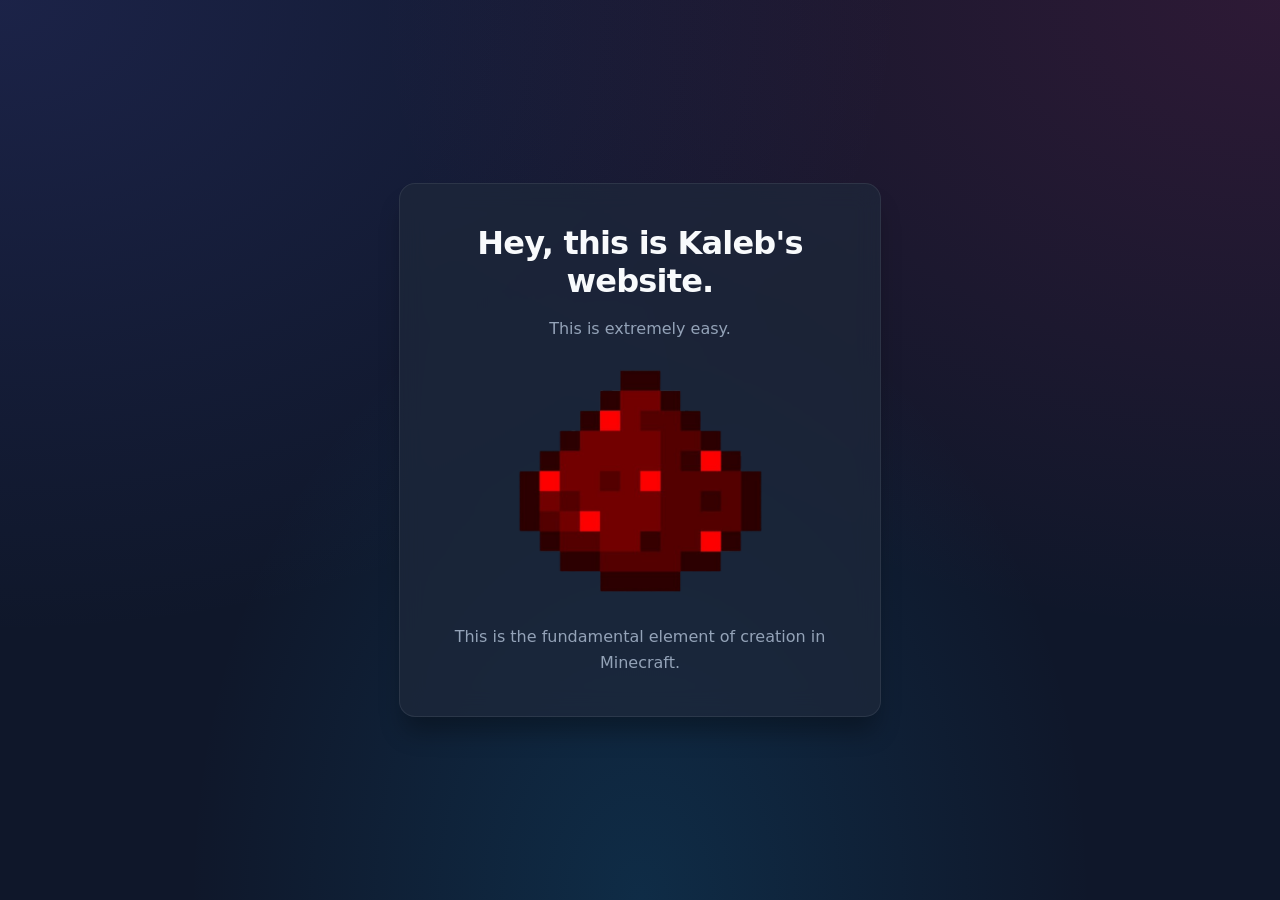
==== index.html @ 3ad9095f "Added CSS" ====
<!DOCTYPE html>
<html lang="en">
    <head>
        <meta charset="UTF-8">
        <meta name="viewport" content="width=device-width, initial-scale=1.0">
        <title>Kaleb's Website</title>
        <link rel="stylesheet" href="style.css">
    </head>
    <body>
        <main class="ux-card">
            <h1>Hey, this is Kaleb's website.</h1>
            <p>This is extremely easy.</p>
            <img src="redstone_dust.png" alt="Redstone Dust">
            <p>This is the fundamental element of creation in Minecraft.</p>
        </main>
    </body>
</html>
---- style.css ----
/* 1. Base Setup & Fluid Layout */
body {
    margin: 0;
    padding: 0;
    min-height: 100dvh;
    min-height: 100svh;
    display: flex;
    justify-content: center;
    align-items: center;
    font-family: system-ui, -apple-system, sans-serif;
    
    /* Modern UX Mesh Gradient: Smooth, non-distracting colors */
    background-color: #0f172a;
    background-image: 
    radial-gradient(at 0% 0%, rgba(99, 102, 241, 0.15) 0px, transparent 50%),
    radial-gradient(at 100% 0%, rgba(219, 39, 119, 0.15) 0px, transparent 50%),
    radial-gradient(at 50% 100%, rgba(14, 165, 233, 0.15) 0px, transparent 50%);
}

/* 2. Glassmorphism Content Container */
.ux-card {
    padding: 2.5rem;
    max-width: 400px;
    border-radius: 16px;
    color: #f8fafc;
    display: flex;
    flex-direction: column;
    align-items: center;
    gap: 1rem;
    text-align: center;
    
    /* Semitransparent background allows colors to peak through */
    background: rgba(30, 41, 59, 0.7);
    
    /* Glass blur filters out complex background noise */
    backdrop-filter: blur(12px);
    -webkit-backdrop-filter: blur(12px);
    
    /* Subtle border provides definition and depth */
    border: 1px solid rgba(255, 255, 255, 0.08);
    box-shadow: 0 20px 25px -5px rgba(0, 0, 0, 0.3);
}

.ux-card h1 {
    margin: 0;
    font-size: 2rem;
    letter-spacing: -0.025em;
}

.ux-card p {
    margin: 0;
    color: #94a3b8;
    line-height: 1.6;
}

.ux-card img {
    width: min(100%, 260px);
    height: auto;
    display: block;
    border-radius: 12px;
    object-fit: cover;
}
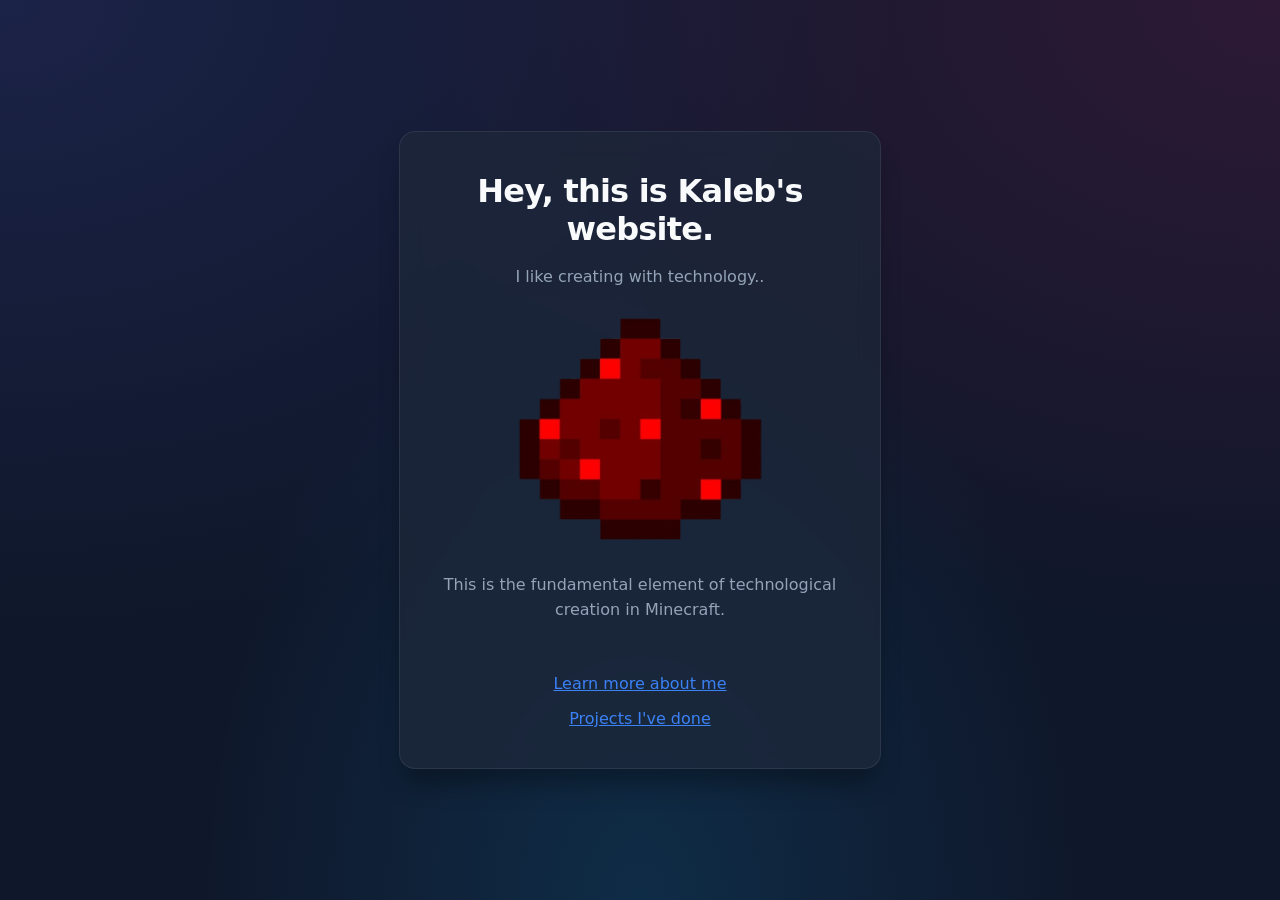
==== commit 1b64b806: "Updated Pages and CSS" ====
--- a/index.html
+++ b/index.html
@@ -5,13 +5,17 @@
         <meta name="viewport" content="width=device-width, initial-scale=1.0">
         <title>Kaleb's Website</title>
         <link rel="stylesheet" href="style.css">
+        <link rel="icon" href="favicon.png" type="image/x-icon">
     </head>
     <body>
         <main class="ux-card">
             <h1>Hey, this is Kaleb's website.</h1>
-            <p>This is extremely easy.</p>
+            <p>I like creating with technology..</p>
             <img src="redstone_dust.png" alt="Redstone Dust">
-            <p>This is the fundamental element of creation in Minecraft.</p>
+            <p>This is the fundamental element of technological creation in Minecraft.</p>
+            <br>
+            <a href="about.html">Learn more about me</a>
+            <a href="projects.html">Projects I've done</a>
         </main>
     </body>
 </html>
--- a/style.css
+++ b/style.css
@@ -59,4 +59,11 @@
     display: block;
     border-radius: 12px;
     object-fit: cover;
-}+}
+
+a {
+    color: #3b82f6;
+    text-decoration: underline;
+    transition: color 0.2s ease-in-out;
+}
+
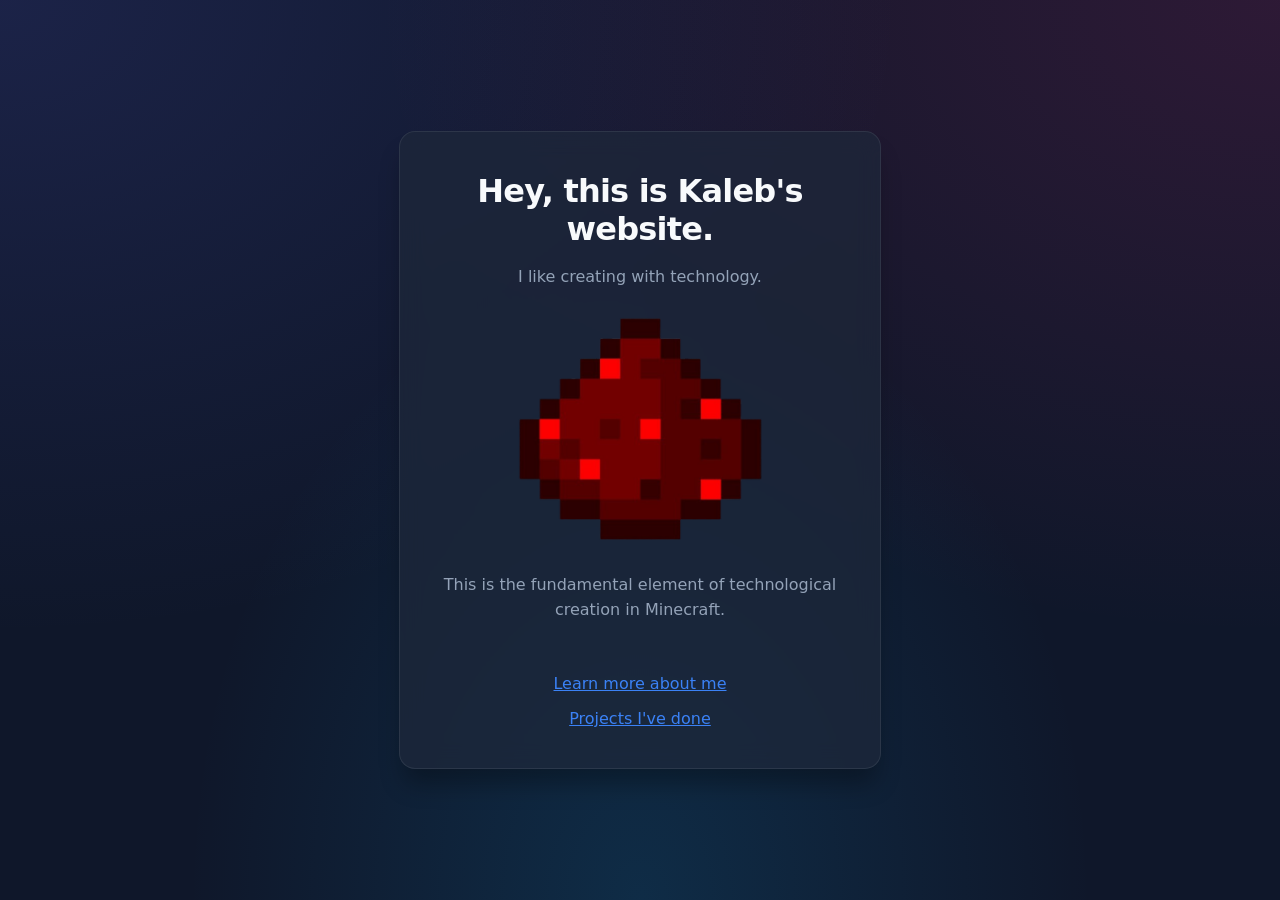
==== commit b5905e32: "Favicon 2" ====
--- a/index.html
+++ b/index.html
@@ -5,12 +5,12 @@
         <meta name="viewport" content="width=device-width, initial-scale=1.0">
         <title>Kaleb's Website</title>
         <link rel="stylesheet" href="style.css">
-        <link rel="icon" href="favicon.png" type="image/x-icon">
+        <link rel="icon" href="favicon.ico" type="image/x-icon">
     </head>
     <body>
         <main class="ux-card">
             <h1>Hey, this is Kaleb's website.</h1>
-            <p>I like creating with technology..</p>
+            <p>I like creating with technology.</p>
             <img src="redstone_dust.png" alt="Redstone Dust">
             <p>This is the fundamental element of technological creation in Minecraft.</p>
             <br>
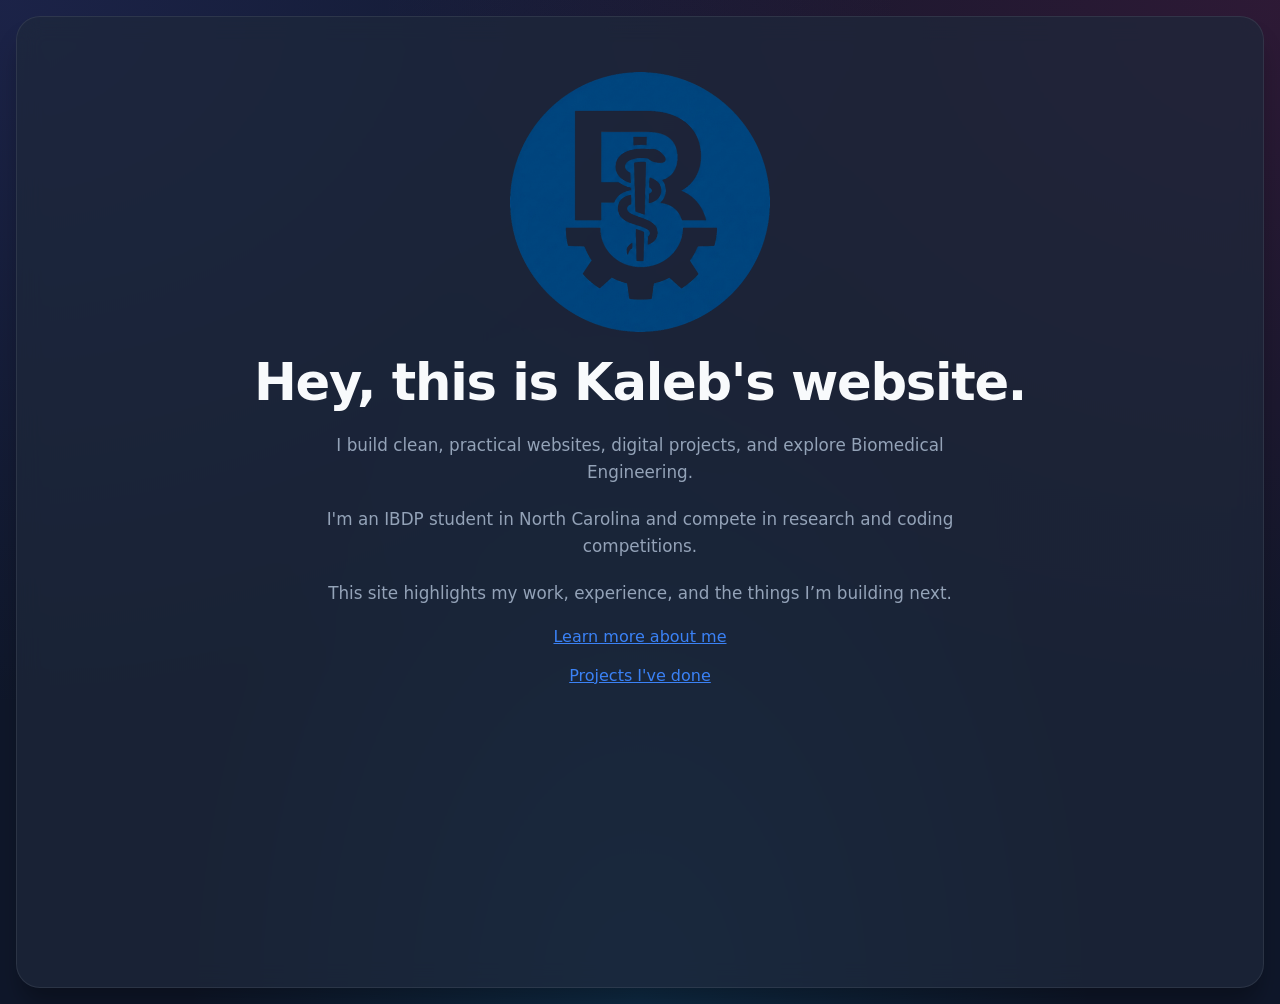
==== commit 180439e6: "Professional Update" ====
--- a/index.html
+++ b/index.html
@@ -5,15 +5,15 @@
         <meta name="viewport" content="width=device-width, initial-scale=1.0">
         <title>Kaleb's Website</title>
         <link rel="stylesheet" href="style.css">
-        <link rel="icon" href="favicon.ico" type="image/x-icon">
+        <link rel="icon" href="favicon-v2.png" type="image/png">
     </head>
     <body>
         <main class="ux-card">
+            <img src="favicon-v2.png" alt="Kaleb's Logo" class="logo">
             <h1>Hey, this is Kaleb's website.</h1>
-            <p>I like creating with technology.</p>
-            <img src="redstone_dust.png" alt="Redstone Dust">
-            <p>This is the fundamental element of technological creation in Minecraft.</p>
-            <br>
+            <p>I build clean, practical websites, digital projects, and explore Biomedical Engineering.</p>
+            <p>I'm an IBDP student in North Carolina and compete in research and coding competitions.</p>
+            <p>This site highlights my work, experience, and the things I’m building next.</p>
             <a href="about.html">Learn more about me</a>
             <a href="projects.html">Projects I've done</a>
         </main>
--- a/style.css
+++ b/style.css
@@ -1,7 +1,7 @@
 /* 1. Base Setup & Fluid Layout */
 body {
     margin: 0;
-    padding: 0;
+    padding: 1rem;
     min-height: 100dvh;
     min-height: 100svh;
     display: flex;
@@ -19,14 +19,17 @@
 
 /* 2. Glassmorphism Content Container */
 .ux-card {
-    padding: 2.5rem;
-    max-width: 400px;
-    border-radius: 16px;
+    width: min(100%, 1400px);
+    min-height: calc(100dvh - 2rem);
+    padding: clamp(2rem, 4vw, 4rem);
+    max-width: none;
+    border-radius: 24px;
     color: #f8fafc;
     display: flex;
     flex-direction: column;
     align-items: center;
-    gap: 1rem;
+    justify-content: flex-start;
+    gap: 1.25rem;
     text-align: center;
     
     /* Semitransparent background allows colors to peak through */
@@ -43,14 +46,16 @@
 
 .ux-card h1 {
     margin: 0;
-    font-size: 2rem;
+    font-size: clamp(2.25rem, 4vw, 4rem);
     letter-spacing: -0.025em;
 }
 
 .ux-card p {
     margin: 0;
     color: #94a3b8;
+    max-width: 60ch;
     line-height: 1.6;
+    font-size: 1.05rem;
 }
 
 .ux-card img {
@@ -67,3 +72,6 @@
     transition: color 0.2s ease-in-out;
 }
 
+.logo {
+    margin-top: 0.25rem;
+}
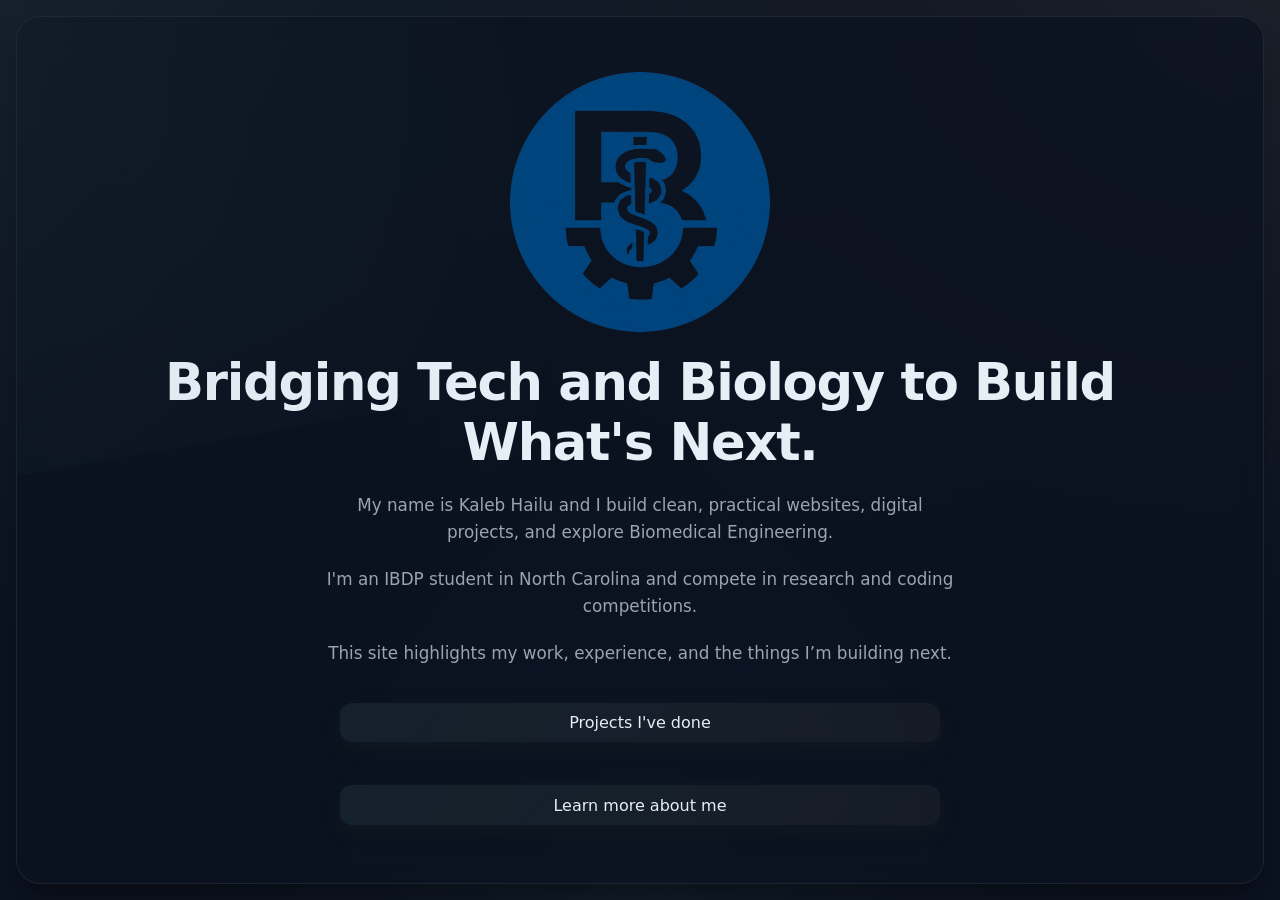
==== commit 5c1b823b: "Finished Frontend" ====
--- a/index.html
+++ b/index.html
@@ -10,12 +10,12 @@
     <body>
         <main class="ux-card">
             <img src="favicon-v2.png" alt="Kaleb's Logo" class="logo">
-            <h1>Hey, this is Kaleb's website.</h1>
-            <p>I build clean, practical websites, digital projects, and explore Biomedical Engineering.</p>
+            <h1>Bridging Tech and Biology to Build What's Next.</h1>
+            <p>My name is Kaleb Hailu and I build clean, practical websites, digital projects, and explore Biomedical Engineering.</p>
             <p>I'm an IBDP student in North Carolina and compete in research and coding competitions.</p>
             <p>This site highlights my work, experience, and the things I’m building next.</p>
-            <a href="about.html">Learn more about me</a>
-            <a href="projects.html">Projects I've done</a>
+            <a class="box" style="margin-bottom:auto; text-decoration: none; text-align: center;" href="projects.html">Projects I've done</a>
+            <a class="box" style="margin-bottom:auto; text-decoration: none; text-align: center;" href="about.html">Learn more about me</a>
         </main>
     </body>
 </html>
--- a/style.css
+++ b/style.css
@@ -1,20 +1,42 @@
+:root {
+    --primary-color: #5b8c8a; /* muted teal */
+    --secondary-color: #cbb58a; /* warm beige */
+    --background-color: #0b1220; /* deep slate */
+    --text-color: #e6eef6; /* soft off-white */
+    --muted-color: #9aa4b2;
+    --card-bg: rgba(11, 18, 32, 0.7);
+    --glass-bg: rgba(230, 238, 246, 0.03);
+    --accent-glow: rgba(91, 140, 138, 0.08);
+    --button-bg: linear-gradient(135deg, rgba(91,140,138,0.12), rgba(203,181,138,0.06));
+    --radius-lg: 24px;
+}
+
 /* 1. Base Setup & Fluid Layout */
+*,
+*::before,
+*::after {
+    box-sizing: border-box;
+}
+
 body {
     margin: 0;
     padding: 1rem;
     min-height: 100dvh;
     min-height: 100svh;
     display: flex;
+    flex-direction: column;
     justify-content: center;
     align-items: center;
-    font-family: system-ui, -apple-system, sans-serif;
+    font-family: Inter, ui-sans-serif, system-ui, -apple-system, "Segoe UI", Roboto, "Helvetica Neue", Arial;
+    -webkit-font-smoothing: antialiased;
+    -moz-osx-font-smoothing: grayscale;
     
     /* Modern UX Mesh Gradient: Smooth, non-distracting colors */
-    background-color: #0f172a;
+    background-color: var(--background-color);
     background-image: 
-    radial-gradient(at 0% 0%, rgba(99, 102, 241, 0.15) 0px, transparent 50%),
-    radial-gradient(at 100% 0%, rgba(219, 39, 119, 0.15) 0px, transparent 50%),
-    radial-gradient(at 50% 100%, rgba(14, 165, 233, 0.15) 0px, transparent 50%);
+        radial-gradient(at 0% 0%, rgba(88, 134, 130, 0.12) 0px, transparent 50%),
+        radial-gradient(at 100% 0%, rgba(203, 181, 138, 0.08) 0px, transparent 50%),
+        radial-gradient(at 50% 100%, rgba(130, 180, 170, 0.06) 0px, transparent 50%);
 }
 
 /* 2. Glassmorphism Content Container */
@@ -23,17 +45,19 @@
     min-height: calc(100dvh - 2rem);
     padding: clamp(2rem, 4vw, 4rem);
     max-width: none;
-    border-radius: 24px;
-    color: #f8fafc;
+    border-radius: var(--radius-lg);
+    color: var(--text-color);
     display: flex;
     flex-direction: column;
     align-items: center;
     justify-content: flex-start;
     gap: 1.25rem;
     text-align: center;
+    position: relative;
+    overflow: hidden;
     
     /* Semitransparent background allows colors to peak through */
-    background: rgba(30, 41, 59, 0.7);
+    background: var(--card-bg);
     
     /* Glass blur filters out complex background noise */
     backdrop-filter: blur(12px);
@@ -42,7 +66,35 @@
     /* Subtle border provides definition and depth */
     border: 1px solid rgba(255, 255, 255, 0.08);
     box-shadow: 0 20px 25px -5px rgba(0, 0, 0, 0.3);
-}
+    transition: transform 0.2s ease, box-shadow 0.35s ease;
+}
+
+.ux-card::before {
+    /*Gentle color glow*/
+    content: "";
+    position: absolute;
+    width: 60%;
+    height:60%;
+    top:-10%;
+    left: -20%;
+    background: radial-gradient(circle at 20% 20%, var(--accent-glow), transparent 100%);
+    transform: rotate(-10deg);
+    pointer-events: none;
+    opacity: 0.9;
+}
+
+.ux-card:hover {
+    transform: translateY(-6px);
+    box-shadow: 0 25px 35px -10px rgba(0, 0, 0, 0.6);
+}
+
+@keyframes floatCard {
+    0% {transform: translateY(0px);}
+    50% {transform: translateY(-4px);}
+    100% {transform: translateY(0px);}
+}
+
+.ux-card {animation: floatCard 4s ease-in-out infinite;}
 
 .ux-card h1 {
     margin: 0;
@@ -52,7 +104,7 @@
 
 .ux-card p {
     margin: 0;
-    color: #94a3b8;
+    color: var(--muted-color);
     max-width: 60ch;
     line-height: 1.6;
     font-size: 1.05rem;
@@ -67,11 +119,95 @@
 }
 
 a {
-    color: #3b82f6;
-    text-decoration: underline;
+    color: var(--primary-color);
+    text-decoration: none;
     transition: color 0.2s ease-in-out;
 }
 
-.logo {
-    margin-top: 0.25rem;
+.logo { margin-top: 0.25rem; }
+
+.logo1 { width: auto; height: 150px; margin-bottom: 1rem; }
+
+header {
+    padding: 1rem;
+    margin-bottom: auto;
+}
+
+footer {
+    padding: 1rem;
+    margin-top: auto;
+}
+
+.description {
+    border: 4px solid;
+    border-image: linear-gradient(to right, var(--primary-color), var(--secondary-color));
+    border-image-slice: 1;
+}
+
+.box {
+    width: 100%;
+    max-width: 600px;
+    padding: 1rem;
+    margin: 1rem auto;
+    background-color: var(--glass-bg);
+    border-radius: 8px;
+    text-align: center;
+}
+
+.ux-card a {
+    display: inline-block;
+    padding: 0.65rem 1rem;
+    border-radius: 12px;
+    background: var(--button-bg);
+    color: var(--text-color);
+    text-decoration: none;
+    box-shadow: 0 6px 18px rgba(26, 39, 32, 0.35);
+    transition: transform 0.18s ease, box-shadow 0.18s ease, opacity 0.18s ease;
+}
+
+.ux-card a:hover { transform: translateY(-4px) scale(1.1); opacity: 0.98; }
+
+/* Grid improvements */
+
+.grid {
+    display: grid;
+    grid-template-columns: repeat(auto-fit, minmax(200px, 1fr));
+    gap: 1rem;
+    margin-top: 2rem;
+    padding: 1rem;
+    width: 100%;
+    align-self: stretch;
+}
+.grid a { 
+    display: block;
+    padding: 0.9rem 1rem;
+    background-color: var(--background-color);
+    border-radius: 10px;
+    color: var(--text-color);
+    text-decoration: none;
+    box-shadow: 0 8px 18px rgba(0,0,0,0.35);
+    transition: transform 0.18s ease, box-shadow 0.18s ease;
+}
+
+.grid a:hover { transform: translateY(-4px); box-shadow: 0 12px 30px rgba(0,0,0,0.45); }
+
+.return {
+    width: 100%;
+    max-width: 200px;
+    padding: 1rem;
+    margin: 7rem auto;
+    background-color: rgba(255, 255, 255, 0.1);
+    border-radius: 25px;
+    text-align: center;
+    text-decoration: none;
+}
+
+/* Responsive tweaks */
+
+@media (max-width: 900px) {
+    .ux-card { width: min(100%, 760px); }
+}
+@media (max-width: 420px) {
+    .ux-card { padding: 1.25rem; border-radius: 16px; }
+    .logo1 { height: 90px; }
 }
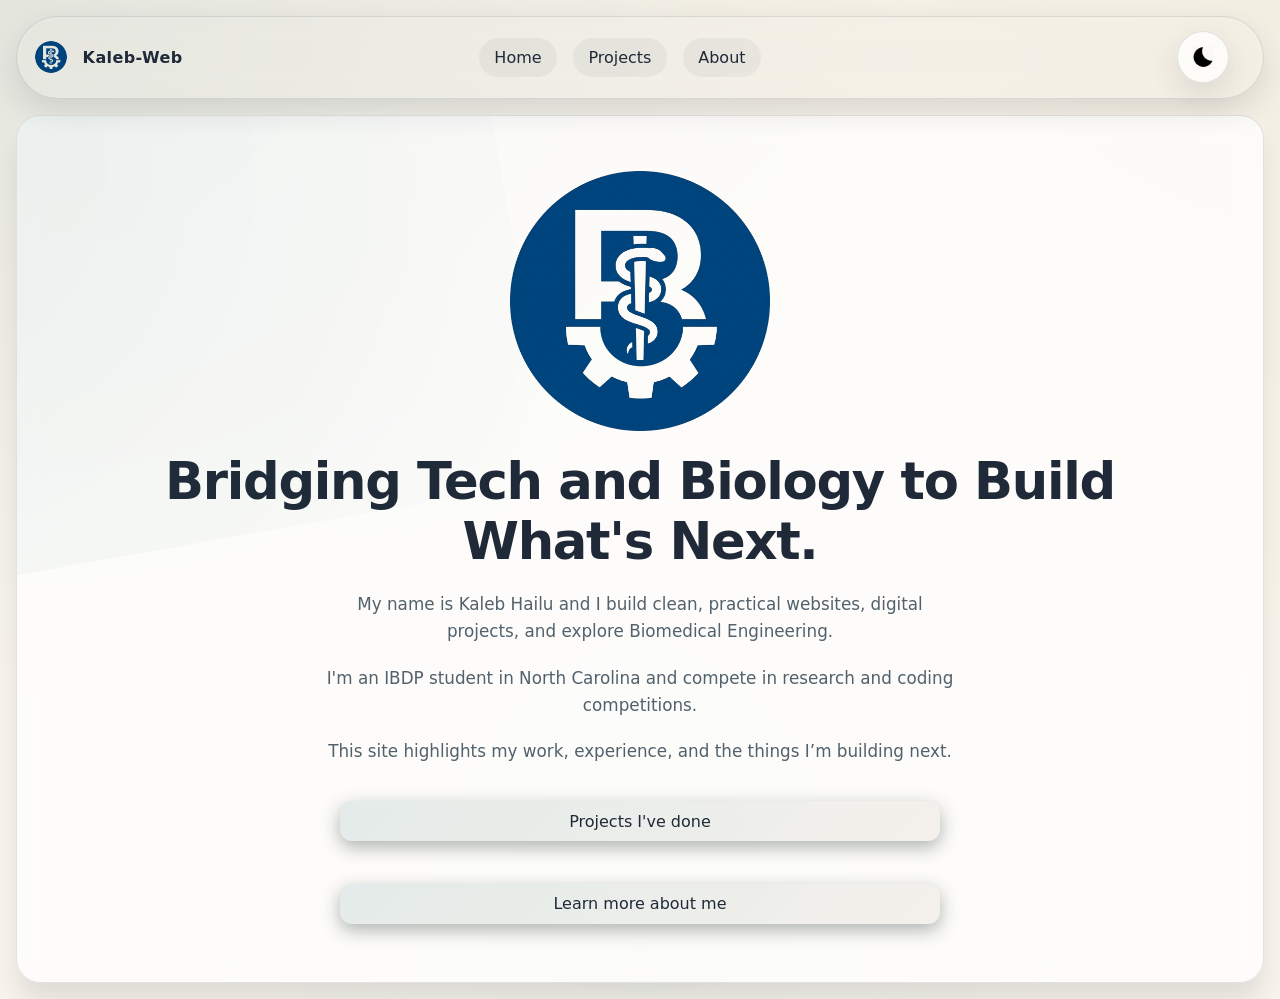
==== commit 4e7a5f7d: "Added Javascript and updated CSS" ====
--- a/index.html
+++ b/index.html
@@ -6,8 +6,29 @@
         <title>Kaleb's Website</title>
         <link rel="stylesheet" href="style.css">
         <link rel="icon" href="favicon-v2.png" type="image/png">
+        <script src="script.js" defer></script>
+
     </head>
     <body>
+        <header class="site-header">
+            <a class="site-brand" href="index.html">
+                <img src="favicon-v2.png" alt="Kaleb's Logo">
+                <span>Kaleb-Web</span>
+            </a>
+            <nav>
+            <ul class="nav-links">
+                <li><a href="index.html" class="nav-link">Home</a></li>
+                <li><a href="projects.html" class="nav-link">Projects</a></li>
+                <li><a href="about.html" class="nav-link">About</a></li>
+            </ul>
+            </nav>
+            <div class="header-actions">
+                <button class="theme-toggle" type="button" data-theme-toggle aria-label="Toggle theme">
+                    <img src="sun.png" alt="" aria-hidden="true" class="theme-icon theme-icon-sun">
+                    <img src="moon.png" alt="" aria-hidden="true" class="theme-icon theme-icon-moon">
+                </button>
+            </div>
+        </header>
         <main class="ux-card">
             <img src="favicon-v2.png" alt="Kaleb's Logo" class="logo">
             <h1>Bridging Tech and Biology to Build What's Next.</h1>
--- a/style.css
+++ b/style.css
@@ -2,13 +2,47 @@
     --primary-color: #5b8c8a; /* muted teal */
     --secondary-color: #cbb58a; /* warm beige */
     --background-color: #0b1220; /* deep slate */
+    --background-color2: #68798abd; /* soft grey */
     --text-color: #e6eef6; /* soft off-white */
     --muted-color: #9aa4b2;
     --card-bg: rgba(11, 18, 32, 0.7);
     --glass-bg: rgba(230, 238, 246, 0.03);
     --accent-glow: rgba(91, 140, 138, 0.08);
     --button-bg: linear-gradient(135deg, rgba(91,140,138,0.12), rgba(203,181,138,0.06));
+    --surface-border: rgba(255, 255, 255, 0.08);
+    --surface-shadow: rgba(0, 0, 0, 0.3);
     --radius-lg: 24px;
+}
+
+html[data-theme="dark"] {
+    --primary-color: #5b8c8a; /* muted teal */
+    --secondary-color: #cbb58a; /* warm beige */
+    --background-color: #0b1220; /* deep slate */
+    --background-color2: #68798abd; /* soft grey */
+    --text-color: #e6eef6; /* soft off-white */
+    --muted-color: #9aa4b2;
+    --card-bg: rgba(11, 18, 32, 0.7);
+    --glass-bg: rgba(230, 238, 246, 0.03);
+    --accent-glow: rgba(91, 140, 138, 0.08);
+    --button-bg: linear-gradient(135deg, rgba(91,140,138,0.12), rgba(203,181,138,0.06));
+    --surface-border: rgba(255, 255, 255, 0.08);
+    --surface-shadow: rgba(0, 0, 0, 0.3);
+    --radius-lg: 24px;
+}
+
+html[data-theme="light"] {
+    --primary-color: #2f6f6d;
+    --secondary-color: #8d6e4b;
+    --background-color: #f7f3ea;
+    --background-color2: #d2d8df;
+    --text-color: #1f2937;
+    --muted-color: #52616b;
+    --card-bg: rgba(255, 255, 255, 0.76);
+    --glass-bg: rgba(31, 41, 55, 0.05);
+    --accent-glow: rgba(47, 111, 109, 0.09);
+    --button-bg: linear-gradient(135deg, rgba(47, 111, 109, 0.12), rgba(141, 110, 75, 0.08));
+    --surface-border: rgba(31, 41, 55, 0.12);
+    --surface-shadow: rgba(31, 41, 55, 0.12);
 }
 
 /* 1. Base Setup & Fluid Layout */
@@ -37,6 +71,144 @@
         radial-gradient(at 0% 0%, rgba(88, 134, 130, 0.12) 0px, transparent 50%),
         radial-gradient(at 100% 0%, rgba(203, 181, 138, 0.08) 0px, transparent 50%),
         radial-gradient(at 50% 100%, rgba(130, 180, 170, 0.06) 0px, transparent 50%);
+
+    transition: background-color 0.3s ease,
+            color 0.3s ease,
+            border-color 0.3s ease,
+            box-shadow 0.3s ease,
+            opacity 0.3s ease;
+}
+
+.theme-toggle {
+    position: relative;
+    padding: 1rem;
+    right: 1rem;
+    z-index: 1000;
+    width: 3.25rem;
+    height: 3.25rem;
+    border: 1px solid var(--surface-border);
+    border-radius: 100px;
+    background: var(--card-bg);
+    box-shadow: 0 12px 30px var(--surface-shadow);
+    backdrop-filter: blur(12px);
+    -webkit-backdrop-filter: blur(12px);
+    display: grid;
+    place-items: center;
+    cursor: pointer;
+    padding: 0;
+    transition: background-color 0.3s ease,
+                color 0.3s ease,
+                border-color 0.3s ease,
+                box-shadow 0.3s ease,
+                opacity 0.3s ease;
+}
+
+.theme-toggle:hover {
+    transform: translateY(-2px);
+    box-shadow: 0 16px 34px var(--surface-shadow);
+}
+
+.theme-toggle:focus-visible {
+    outline: 2px solid var(--primary-color);
+    outline-offset: 3px;
+}
+
+.theme-icon {
+    position: absolute;
+    width: 1.5rem;
+    height: 1.5rem;
+    opacity: 0;
+    transition: opacity 0.3s ease;
+}
+
+html[data-theme="dark"] .theme-icon-sun {
+    opacity: 1;
+}
+
+html[data-theme="light"] .theme-icon-moon {
+    opacity: 1;
+}
+
+.site-header {
+    width: min(100%, 1400px);
+    margin: 0 auto 1rem;
+    padding: 0.9rem 1.1rem;
+    display: flex;
+    align-items: center;
+    justify-content: space-between;
+    gap: 1rem;
+    border: 1px solid var(--surface-border);
+    border-radius: 100px;
+    background: rgba(255, 255, 255, 0.04);
+    backdrop-filter: blur(12px);
+    -webkit-backdrop-filter: blur(12px);
+    box-shadow: 0 12px 30px var(--surface-shadow);
+    position: sticky;
+    top: 1rem;
+    z-index: 900;
+    transition: background-color 0.3s ease,
+                color 0.3s ease,
+                border-color 0.3s ease,
+                box-shadow 0.3s ease,
+                opacity 0.3s ease;
+}
+
+.site-brand {
+    display: flex;
+    align-items: center;
+    gap: 1rem;
+    color: var(--text-color);
+    font-weight: 700;
+    letter-spacing: 0.025rem;
+    transition: background-color 0.3s ease,
+                color 0.3s ease,
+                border-color 0.3s ease,
+                box-shadow 0.3s ease,
+                opacity 0.3s ease;
+}
+
+.site-brand img {
+    width: 2rem;
+    height: 2rem;
+    border-radius: 50%;
+}
+
+.nav-links {
+    display: flex;
+    gap: 1rem;
+    margin: 0;
+    padding-right: 11rem;
+    list-style: none;
+    align-items: center;
+    flex-wrap: wrap;
+    transition: background-color 0.3s ease,
+                color 0.3s ease,
+                border-color 0.3s ease,
+                box-shadow 0.3s ease,
+                opacity 0.3s ease;
+}
+
+.nav-link {
+    display: inline-flex;
+    align-items: center;
+    padding: 0.55rem 0.9rem;
+    border-radius: 100px;
+    color: var(--text-color);
+    background: var(--glass-bg);
+    border: 1px solid transparent;
+    transition: transform 0.18s ease, border-color 0.18s ease, background 0.18s ease;
+}
+
+.nav-link:hover {
+    transform: translateY(-1px);
+    border-color: var(--surface-border);
+    background: rgba(255, 255, 255, 0.08);
+}
+
+.header-actions {
+    display: flex;
+    align-items: center;
+    gap: 0.75rem;
 }
 
 /* 2. Glassmorphism Content Container */
@@ -64,9 +236,13 @@
     -webkit-backdrop-filter: blur(12px);
     
     /* Subtle border provides definition and depth */
-    border: 1px solid rgba(255, 255, 255, 0.08);
-    box-shadow: 0 20px 25px -5px rgba(0, 0, 0, 0.3);
-    transition: transform 0.2s ease, box-shadow 0.35s ease;
+    border: 1px solid var(--surface-border);
+    box-shadow: 0 20px 25px -5px var(--surface-shadow);
+    transition: background-color 0.3s ease,
+                color 0.3s ease,
+                border-color 0.3s ease,
+                box-shadow 0.3s ease,
+                opacity 0.3s ease;
 }
 
 .ux-card::before {
@@ -85,7 +261,7 @@
 
 .ux-card:hover {
     transform: translateY(-6px);
-    box-shadow: 0 25px 35px -10px rgba(0, 0, 0, 0.6);
+    box-shadow: 0 25px 35px -10px var(--surface-shadow);
 }
 
 @keyframes floatCard {
@@ -100,6 +276,11 @@
     margin: 0;
     font-size: clamp(2.25rem, 4vw, 4rem);
     letter-spacing: -0.025em;
+    transition: background-color 0.3s ease,
+                color 0.3s ease,
+                border-color 0.3s ease,
+                box-shadow 0.3s ease,
+                opacity 0.3s ease;
 }
 
 .ux-card p {
@@ -108,6 +289,11 @@
     max-width: 60ch;
     line-height: 1.6;
     font-size: 1.05rem;
+    transition: background-color 0.3s ease,
+                color 0.3s ease,
+                border-color 0.3s ease,
+                box-shadow 0.3s ease,
+                opacity 0.3s ease;
 }
 
 .ux-card img {
@@ -126,6 +312,11 @@
 
 .logo { margin-top: 0.25rem; }
 
+.logo:hover {
+    transform: translateY(-2px);
+    box-shadow: 0 25px 35px -10px var(--surface-shadow);
+}
+
 .logo1 { width: auto; height: 150px; margin-bottom: 1rem; }
 
 header {
@@ -152,6 +343,11 @@
     background-color: var(--glass-bg);
     border-radius: 8px;
     text-align: center;
+    transition: background-color 0.3s ease,
+                color 0.3s ease,
+                border-color 0.3s ease,
+                box-shadow 0.3s ease,
+                opacity 0.3s ease;
 }
 
 .ux-card a {
@@ -162,7 +358,7 @@
     color: var(--text-color);
     text-decoration: none;
     box-shadow: 0 6px 18px rgba(26, 39, 32, 0.35);
-    transition: transform 0.18s ease, box-shadow 0.18s ease, opacity 0.18s ease;
+    transition: transform 0.08s ease, opacity 0.3s ease, box-shadow 0.3s ease;
 }
 
 .ux-card a:hover { transform: translateY(-4px) scale(1.1); opacity: 0.98; }
@@ -181,12 +377,16 @@
 .grid a { 
     display: block;
     padding: 0.9rem 1rem;
-    background-color: var(--background-color);
+    background-color: var(--glass-bg);
     border-radius: 10px;
     color: var(--text-color);
     text-decoration: none;
     box-shadow: 0 8px 18px rgba(0,0,0,0.35);
-    transition: transform 0.18s ease, box-shadow 0.18s ease;
+    transition: background-color 0.3s ease,
+                color 0.3s ease,
+                border-color 0.3s ease,
+                box-shadow 0.3s ease,
+                opacity 0.3s ease;
 }
 
 .grid a:hover { transform: translateY(-4px); box-shadow: 0 12px 30px rgba(0,0,0,0.45); }
@@ -196,10 +396,11 @@
     max-width: 200px;
     padding: 1rem;
     margin: 7rem auto;
-    background-color: rgba(255, 255, 255, 0.1);
+    background-color: var(--glass-bg);
     border-radius: 25px;
     text-align: center;
     text-decoration: none;
+    border: 1px solid var(--surface-border);
 }
 
 /* Responsive tweaks */
